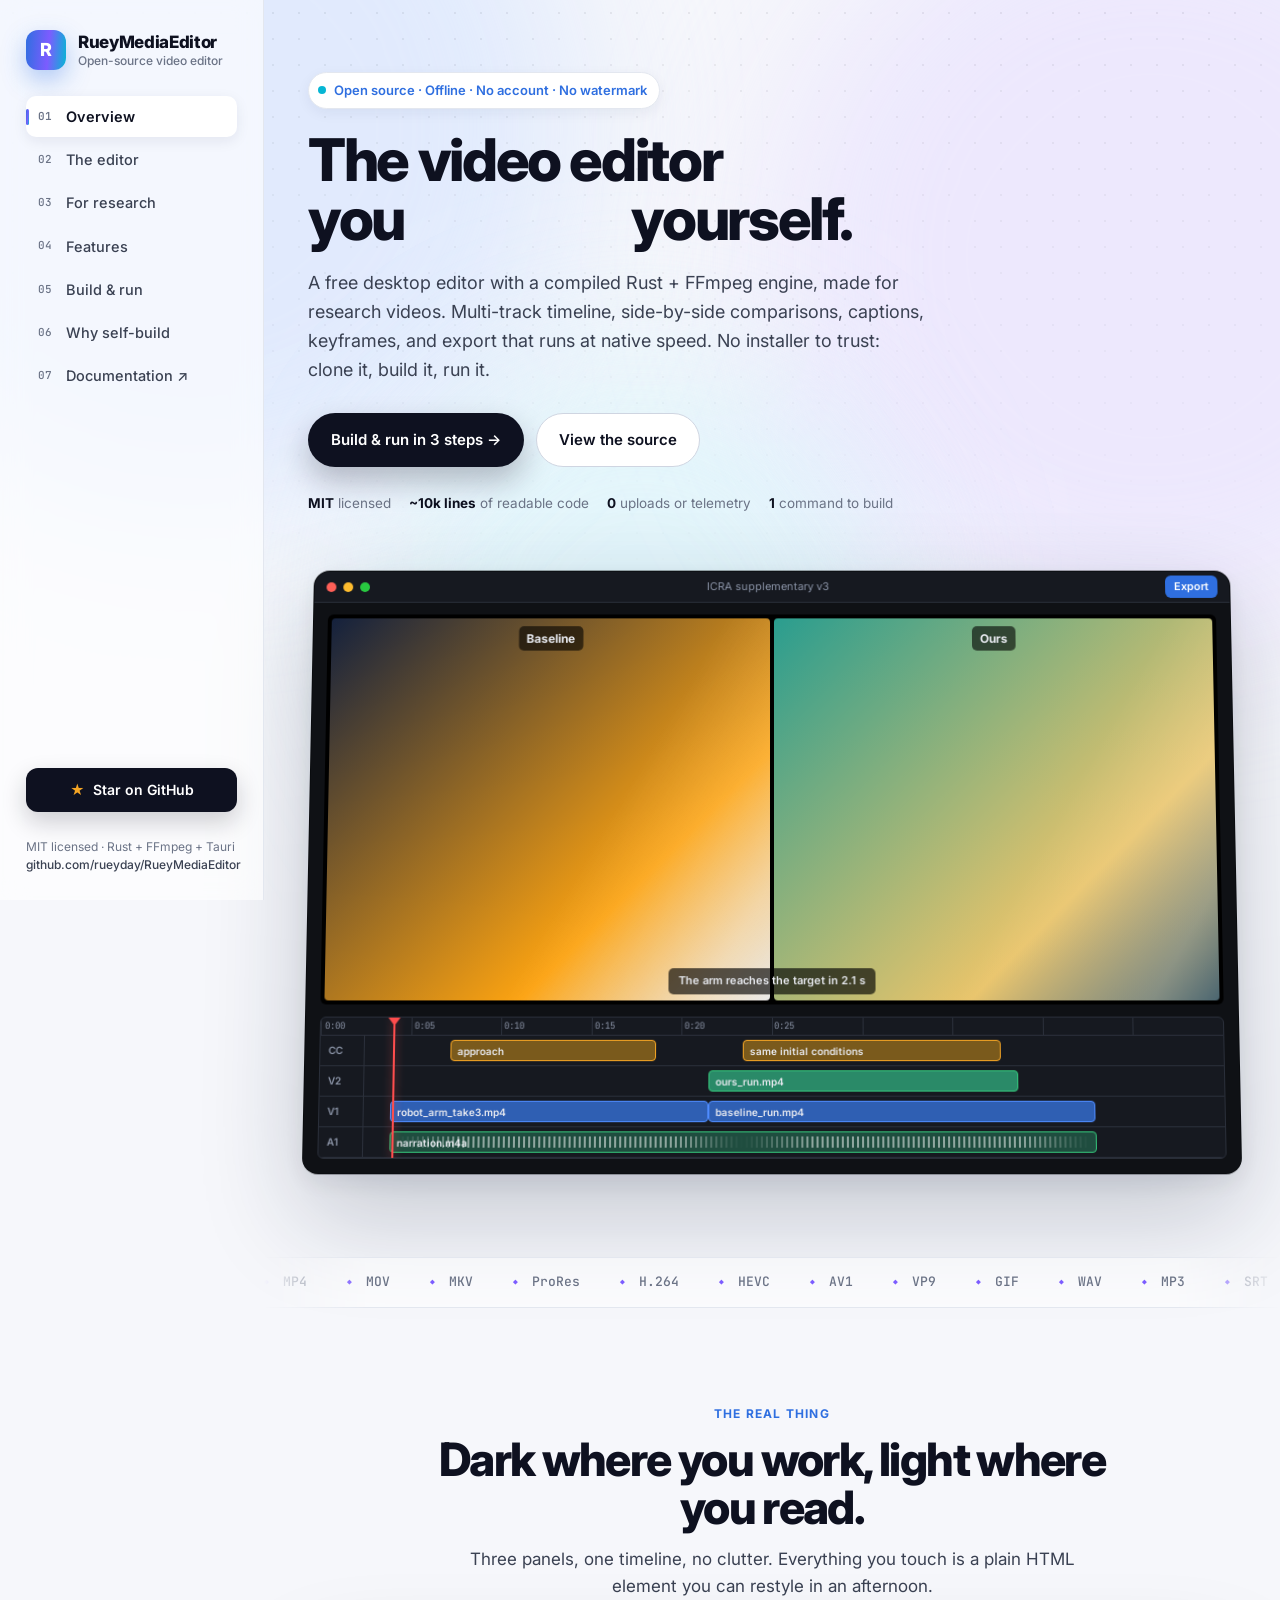
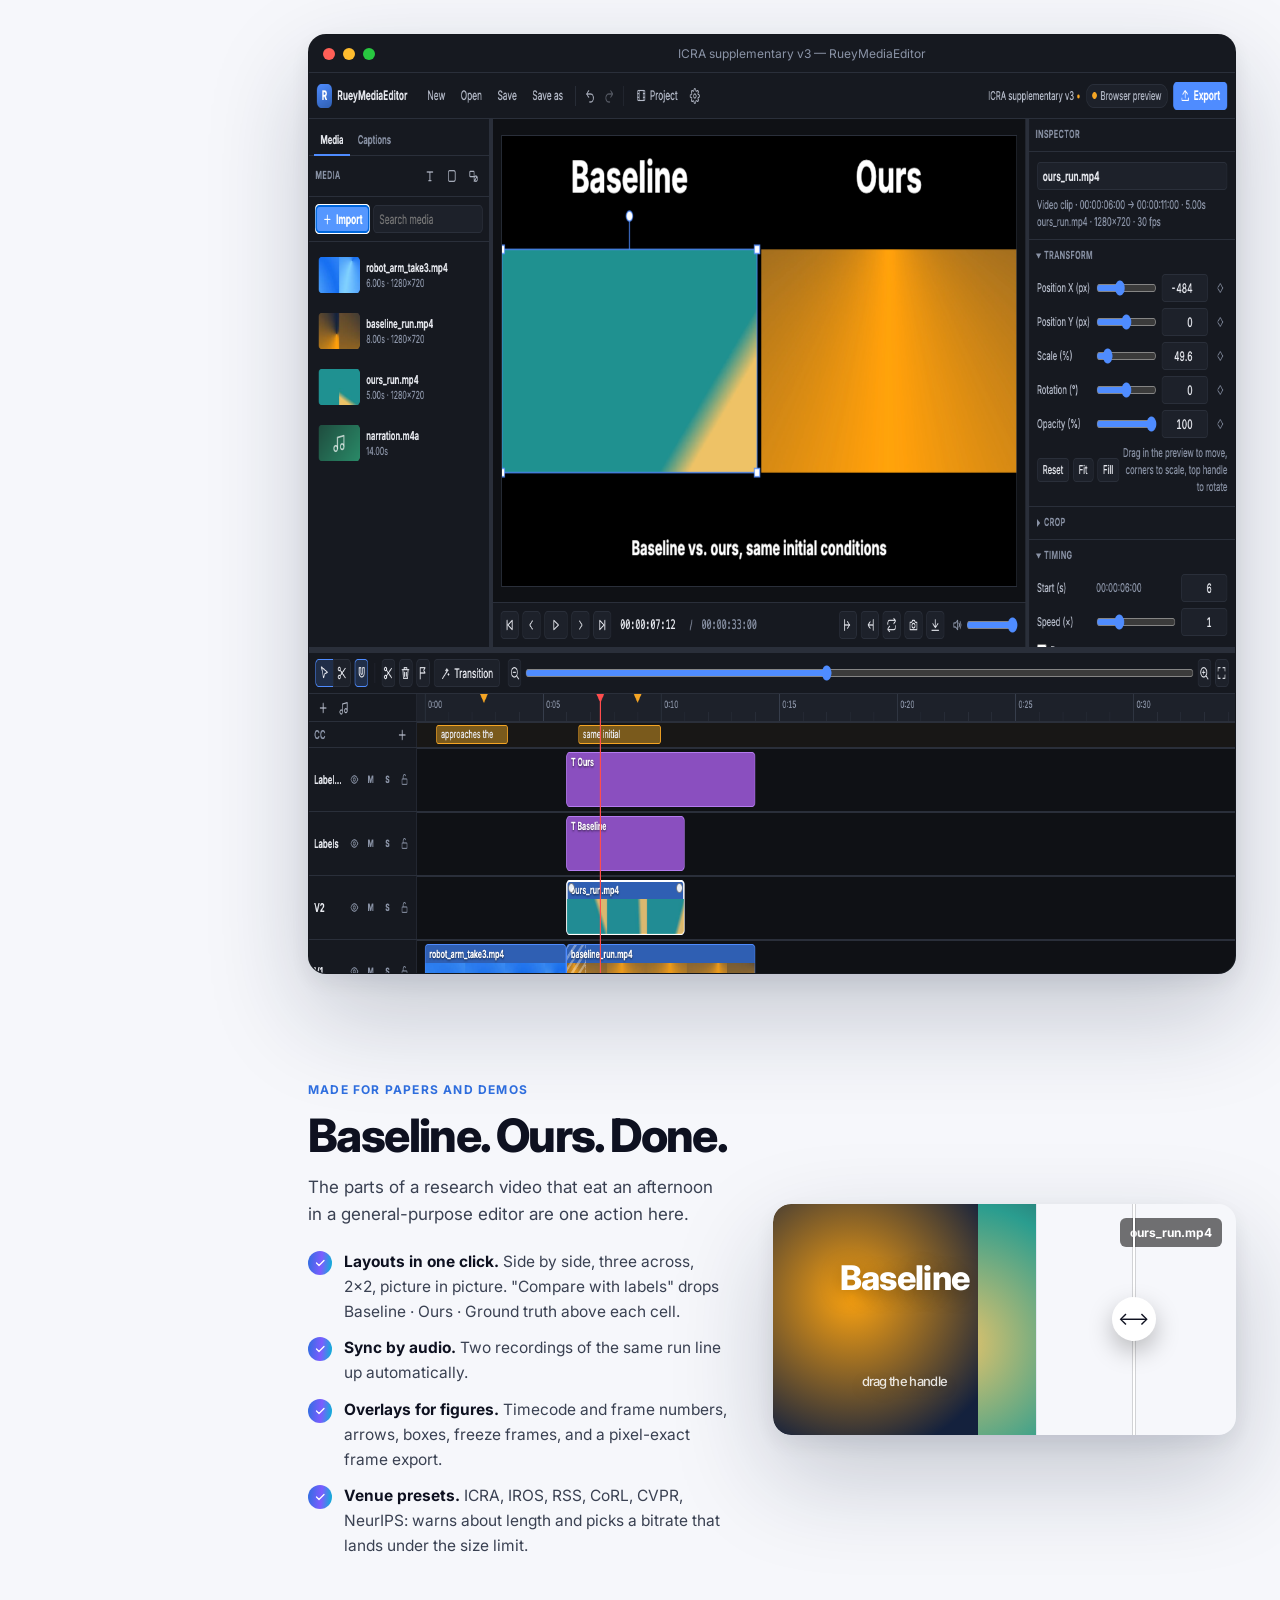
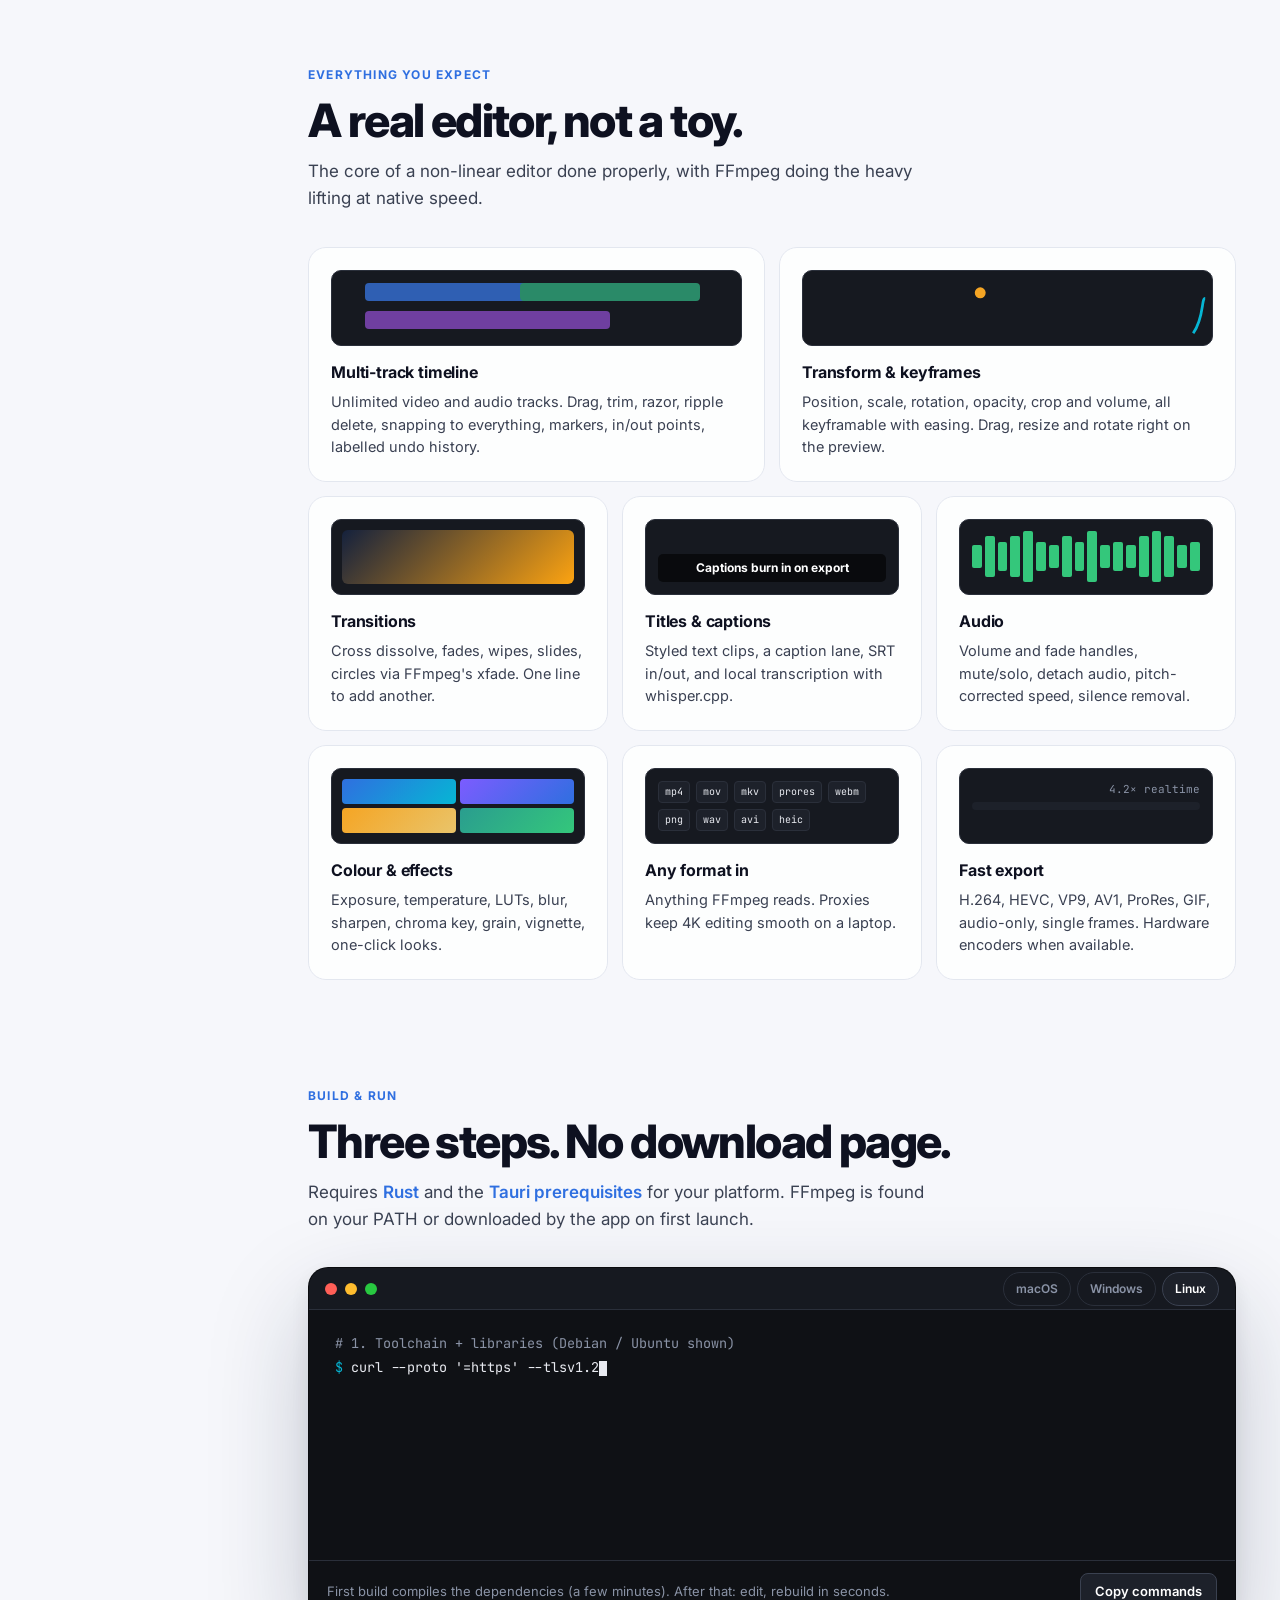
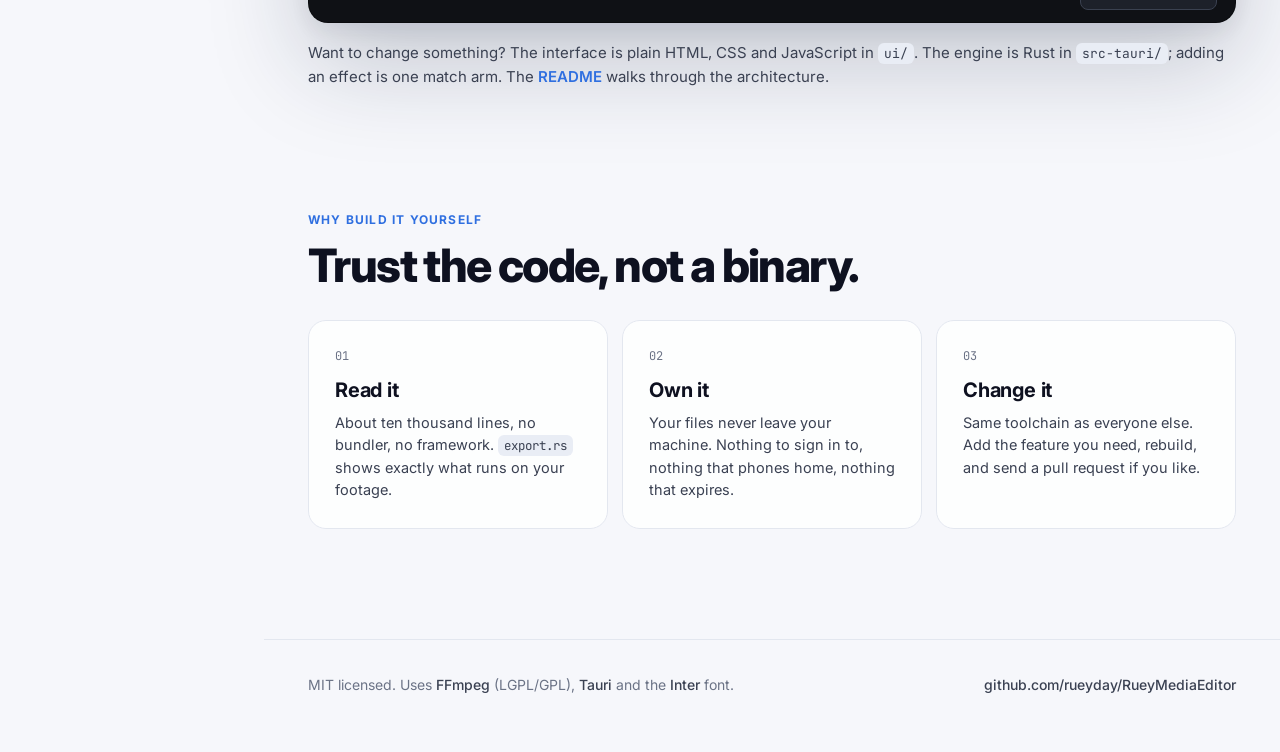
==== index.html @ 216f3b7f "Website: left sidebar layout, serve from repo root GitHub Pages publishes the repository root, where" ====
<!DOCTYPE html>
<html lang="en">
<head>
  <meta charset="utf-8">
  <meta name="viewport" content="width=device-width, initial-scale=1">
  <title>RueyMediaEditor — the video editor you compile yourself</title>
  <meta name="description" content="Free, open-source desktop video editor with a Rust + FFmpeg engine, built for research videos. Side-by-side comparisons, captions, keyframes, fast native export. Clone it, build it, run it.">
  <meta property="og:title" content="RueyMediaEditor">
  <meta property="og:description" content="Free, open-source desktop video editor built for research videos. Clone it, build it, run it.">
  <meta property="og:image" content="docs/screenshot.png">
  <link rel="preconnect" href="https://fonts.googleapis.com">
  <link rel="preconnect" href="https://fonts.gstatic.com" crossorigin>
  <link href="https://fonts.googleapis.com/css2?family=Inter:wght@400;500;600;700;800&family=JetBrains+Mono:wght@400;500&display=swap" rel="stylesheet">
  <link rel="stylesheet" href="docs/style.css">
  <link rel="icon" href="data:image/svg+xml,%3Csvg xmlns='http://www.w3.org/2000/svg' viewBox='0 0 32 32'%3E%3Cdefs%3E%3ClinearGradient id='g' x1='0' y1='0' x2='1' y2='1'%3E%3Cstop offset='0' stop-color='%232f6fe0'/%3E%3Cstop offset='1' stop-color='%237c5cff'/%3E%3C/linearGradient%3E%3C/defs%3E%3Crect width='32' height='32' rx='9' fill='url(%23g)'/%3E%3Ctext x='16' y='22' font-family='Inter,system-ui,sans-serif' font-weight='800' font-size='18' fill='white' text-anchor='middle'%3ER%3C/text%3E%3C/svg%3E">
</head>
<body>
  <div class="bg" aria-hidden="true"><div class="blob b1"></div><div class="blob b2"></div><div class="blob b3"></div><div class="grid"></div></div>

  <aside class="side">
    <a class="brand" href="#top"><span class="mark">R</span><span>RueyMediaEditor<small>Open-source video editor</small></span></a>
    <nav id="sidenav">
      <a href="#top" class="active"><span class="n">01</span>Overview</a>
      <a href="#app"><span class="n">02</span>The editor</a>
      <a href="#research"><span class="n">03</span>For research</a>
      <a href="#features"><span class="n">04</span>Features</a>
      <a href="#build"><span class="n">05</span>Build &amp; run</a>
      <a href="#trust"><span class="n">06</span>Why self-build</a>
      <a href="https://github.com/rueyday/RueyMediaEditor#readme"><span class="n">07</span>Documentation ↗</a>
    </nav>
    <div class="grow"></div>
    <a class="star" href="https://github.com/rueyday/RueyMediaEditor"><span class="s">★</span> Star on GitHub</a>
    <div class="meta">MIT licensed · Rust + FFmpeg + Tauri<br><a href="https://github.com/rueyday/RueyMediaEditor">github.com/rueyday/RueyMediaEditor</a></div>
  </aside>

  <div class="main" id="top">
  <section class="hero">
    <div class="wrap">
      <div class="copy">
        <span class="eyebrow"><span class="pulse"></span> Open source · Offline · No account · No watermark</span>
        <h1>The video editor<br>you <span class="rotator"><span>compile</span><span>read</span><span>own</span></span> yourself.</h1>
        <p class="lede">A free desktop editor with a compiled Rust + FFmpeg engine, made for research videos. Multi-track timeline, side-by-side comparisons, captions, keyframes, and export that runs at native speed. No installer to trust: clone it, build it, run it.</p>
        <div class="cta">
          <a class="btn dark" href="#build"><span>Build &amp; run in 3 steps →</span></a>
          <a class="btn light" href="https://github.com/rueyday/RueyMediaEditor">View the source</a>
        </div>
        <div class="facts">
          <span><b>MIT</b> licensed</span>
          <span><b>~10k lines</b> of readable code</span>
          <span><b>0</b> uploads or telemetry</span>
          <span><b>1</b> command to build</span>
        </div>
      </div>

      <div class="demo" aria-hidden="true">
        <div class="bar"><i></i><i></i><i></i><span>ICRA supplementary v3</span><span class="exp">Export</span></div>
        <div class="preview">
          <div class="pane a"><span class="lbl">Baseline</span></div>
          <div class="pane b"><span class="lbl">Ours</span></div>
          <span class="cap">The arm reaches the target in 2.1 s</span>
        </div>
        <div class="tl">
          <div class="ruler"><span>0:00</span><span>0:05</span><span>0:10</span><span>0:15</span><span>0:20</span><span>0:25</span></div>
          <div class="track"><div class="name">CC</div><div class="lane"><div class="clip c" style="left:10%;width:24%;animation-delay:.9s">approach</div><div class="clip c" style="left:44%;width:30%;animation-delay:1.05s">same initial conditions</div></div></div>
          <div class="track"><div class="name">V2</div><div class="lane"><div class="clip v2" style="left:40%;width:36%;animation-delay:.6s">ours_run.mp4</div><div class="clip t" style="left:40%;width:8%;top:auto;height:0;display:none"></div></div></div>
          <div class="track"><div class="name">V1</div><div class="lane"><div class="clip v" style="left:3%;width:37%;animation-delay:.2s">robot_arm_take3.mp4</div><div class="clip v" style="left:40%;width:45%;animation-delay:.4s">baseline_run.mp4</div></div></div>
          <div class="track"><div class="name">A1</div><div class="lane"><div class="clip a" style="left:3%;width:82%;animation-delay:.75s">narration.m4a</div></div></div>
          <div class="playhead"></div>
        </div>
      </div>
    </div>
  </section>

  <div class="marquee" aria-hidden="true">
    <div class="track">
      <span>MP4</span><span>MOV</span><span>MKV</span><span>ProRes</span><span>H.264</span><span>HEVC</span><span>AV1</span><span>VP9</span><span>GIF</span><span>WAV</span><span>MP3</span><span>SRT</span><span>LUT</span><span>4K</span><span>VideoToolbox</span><span>NVENC</span><span>whisper.cpp</span><span>xfade</span>
      <span>MP4</span><span>MOV</span><span>MKV</span><span>ProRes</span><span>H.264</span><span>HEVC</span><span>AV1</span><span>VP9</span><span>GIF</span><span>WAV</span><span>MP3</span><span>SRT</span><span>LUT</span><span>4K</span><span>VideoToolbox</span><span>NVENC</span><span>whisper.cpp</span><span>xfade</span>
    </div>
  </div>

  <section id="app">
    <div class="wrap">
      <div class="reveal" style="text-align:center;max-width:720px;margin:0 auto 34px">
        <div class="kicker">The real thing</div>
        <h2>Dark where you work, light where you read.</h2>
        <p class="sub" style="margin:0 auto">Three panels, one timeline, no clutter. Everything you touch is a plain HTML element you can restyle in an afternoon.</p>
      </div>
      <div class="shot-wrap reveal">
        <div class="shot" id="shot">
          <div class="window">
            <div class="bar"><i></i><i></i><i></i><span>ICRA supplementary v3 — RueyMediaEditor</span></div>
            <img src="docs/screenshot.png" alt="RueyMediaEditor showing a side-by-side comparison of two experiment videos with labels, captions and a multi-track timeline" width="1440" height="900">
          </div>
        </div>
      </div>
    </div>
  </section>

  <section id="research">
    <div class="wrap split">
      <div class="reveal">
        <div class="kicker">Made for papers and demos</div>
        <h2>Baseline. Ours. Done.</h2>
        <p class="sub" style="margin-bottom:22px">The parts of a research video that eat an afternoon in a general-purpose editor are one action here.</p>
        <ul>
          <li><span class="check"><svg viewBox="0 0 24 24"><path d="M5 12l5 5L20 7"/></svg></span><span><b>Layouts in one click.</b> Side by side, three across, 2×2, picture in picture. "Compare with labels" drops Baseline · Ours · Ground truth above each cell.</span></li>
          <li><span class="check"><svg viewBox="0 0 24 24"><path d="M5 12l5 5L20 7"/></svg></span><span><b>Sync by audio.</b> Two recordings of the same run line up automatically.</span></li>
          <li><span class="check"><svg viewBox="0 0 24 24"><path d="M5 12l5 5L20 7"/></svg></span><span><b>Overlays for figures.</b> Timecode and frame numbers, arrows, boxes, freeze frames, and a pixel-exact frame export.</span></li>
          <li><span class="check"><svg viewBox="0 0 24 24"><path d="M5 12l5 5L20 7"/></svg></span><span><b>Venue presets.</b> ICRA, IROS, RSS, CoRL, CVPR, NeurIPS: warns about length and picks a bitrate that lands under the size limit.</span></li>
        </ul>
      </div>
      <div class="compare reveal" id="compare" aria-label="Drag to compare baseline and ours">
        <div class="side a">Baseline<small>drag the handle</small></div>
        <div class="side b">Ours<small>same initial conditions</small></div>
        <span class="tag l">baseline_run.mp4</span><span class="tag r">ours_run.mp4</span>
        <span class="tc" id="tc">00:00:07.400 · frame 222</span>
        <div class="handle"></div>
      </div>
    </div>
  </section>

  <section id="features">
    <div class="wrap">
      <div class="reveal">
        <div class="kicker">Everything you expect</div>
        <h2>A real editor, not a toy.</h2>
        <p class="sub">The core of a non-linear editor done properly, with FFmpeg doing the heavy lifting at native speed.</p>
      </div>
      <div class="bento reveal">
        <div class="card span-3"><div class="art"><div class="tclip one"></div><div class="tclip two"></div><div class="tclip three"></div></div><h3>Multi-track timeline</h3><p>Unlimited video and audio tracks. Drag, trim, razor, ripple delete, snapping to everything, markers, in/out points, labelled undo history.</p></div>
        <div class="card span-3"><div class="art"><svg class="kf" viewBox="0 0 300 76" preserveAspectRatio="none"><path d="M10 60 C 60 60, 80 16, 130 16 S 200 60, 250 60 S 290 20, 295 20"/><circle cx="10" cy="60" r="4"/><circle cx="130" cy="16" r="4"/><circle cx="250" cy="60" r="4"/></svg></div><h3>Transform &amp; keyframes</h3><p>Position, scale, rotation, opacity, crop and volume, all keyframable with easing. Drag, resize and rotate right on the preview.</p></div>
        <div class="card span-2"><div class="art"><div class="wipe"></div></div><h3>Transitions</h3><p>Cross dissolve, fades, wipes, slides, circles via FFmpeg's xfade. One line to add another.</p></div>
        <div class="card span-2"><div class="art"><div class="cc">Captions burn in on export</div></div><h3>Titles &amp; captions</h3><p>Styled text clips, a caption lane, SRT in/out, and local transcription with whisper.cpp.</p></div>
        <div class="card span-2"><div class="art"><div class="wave"><i></i><i></i><i></i><i></i><i></i><i></i><i></i><i></i><i></i><i></i><i></i><i></i><i></i><i></i><i></i><i></i><i></i><i></i></div></div><h3>Audio</h3><p>Volume and fade handles, mute/solo, detach audio, pitch-corrected speed, silence removal.</p></div>
        <div class="card span-2"><div class="art"><div class="grid4"><i></i><i></i><i></i><i></i></div></div><h3>Colour &amp; effects</h3><p>Exposure, temperature, LUTs, blur, sharpen, chroma key, grain, vignette, one-click looks.</p></div>
        <div class="card span-2"><div class="art"><div class="fmt"><span>mp4</span><span>mov</span><span>mkv</span><span>prores</span><span>webm</span><span>png</span><span>wav</span><span>avi</span><span>heic</span></div></div><h3>Any format in</h3><p>Anything FFmpeg reads. Proxies keep 4K editing smooth on a laptop.</p></div>
        <div class="card span-2"><div class="art"><span class="pct">4.2× realtime</span><div class="prog"></div></div><h3>Fast export</h3><p>H.264, HEVC, VP9, AV1, ProRes, GIF, audio-only, single frames. Hardware encoders when available.</p></div>
      </div>
    </div>
  </section>

  <section id="build">
    <div class="wrap">
      <div class="reveal">
        <div class="kicker">Build &amp; run</div>
        <h2>Three steps. No download page.</h2>
        <p class="sub">Requires <a href="https://rustup.rs">Rust</a> and the <a href="https://tauri.app/start/prerequisites/">Tauri prerequisites</a> for your platform. FFmpeg is found on your PATH or downloaded by the app on first launch.</p>
      </div>
      <div class="terminal reveal">
        <div class="bar"><i></i><i></i><i></i><div class="tabs" role="tablist"><button class="tab active" data-os="mac">macOS</button><button class="tab" data-os="win">Windows</button><button class="tab" data-os="linux">Linux</button></div></div>
        <pre id="term"></pre>
        <div class="foot"><span>First build compiles the dependencies (a few minutes). After that: edit, rebuild in seconds.</span><button id="copy-btn">Copy commands</button></div>
      </div>
      <p class="reqs">Want to change something? The interface is plain HTML, CSS and JavaScript in <code class="inl">ui/</code>. The engine is Rust in <code class="inl">src-tauri/</code>; adding an effect is one match arm. The <a href="https://github.com/rueyday/RueyMediaEditor#readme">README</a> walks through the architecture.</p>
    </div>
  </section>

  <section id="trust">
    <div class="wrap">
      <div class="reveal">
        <div class="kicker">Why build it yourself</div>
        <h2>Trust the code, not a binary.</h2>
      </div>
      <div class="trust reveal">
        <div class="card"><div class="num">01</div><h3>Read it</h3><p>About ten thousand lines, no bundler, no framework. <code class="inl">export.rs</code> shows exactly what runs on your footage.</p></div>
        <div class="card"><div class="num">02</div><h3>Own it</h3><p>Your files never leave your machine. Nothing to sign in to, nothing that phones home, nothing that expires.</p></div>
        <div class="card"><div class="num">03</div><h3>Change it</h3><p>Same toolchain as everyone else. Add the feature you need, rebuild, and send a pull request if you like.</p></div>
      </div>
    </div>
  </section>

  <footer>
    <div class="wrap">
      <span>MIT licensed. Uses <a href="https://ffmpeg.org">FFmpeg</a> (LGPL/GPL), <a href="https://tauri.app">Tauri</a> and the <a href="https://rsms.me/inter/">Inter</a> font.</span>
      <a href="https://github.com/rueyday/RueyMediaEditor">github.com/rueyday/RueyMediaEditor</a>
    </div>
  </footer>
  </div>

  <script>
    // Sidebar: highlight the section in view
    const links = [...document.querySelectorAll('#sidenav a[href^="#"]')];
    const targets = links.map(a => document.querySelector(a.getAttribute('href') === '#top' ? '.hero' : a.getAttribute('href'))).filter(Boolean);
    const navIo = new IntersectionObserver(es => {
      es.forEach(e => { if (e.isIntersecting) { const idx = targets.indexOf(e.target); links.forEach((a, i) => a.classList.toggle('active', i === idx)); } });
    }, { rootMargin: '-40% 0px -55% 0px' });
    targets.forEach(t => navIo.observe(t));

    const reduced = matchMedia('(prefers-reduced-motion: reduce)').matches;

    // Scroll reveals
    const io = new IntersectionObserver(es => es.forEach(e => { if (e.isIntersecting) { e.target.classList.add('in'); io.unobserve(e.target); } }), { threshold: 0.12 });
    document.querySelectorAll('.reveal').forEach(el => io.observe(el));

    // Screenshot tilt
    const shot = document.getElementById('shot');
    const wrap = shot.parentElement;
    if (!reduced) {
      wrap.addEventListener('mousemove', e => { const r = wrap.getBoundingClientRect(); const x = (e.clientX - r.left) / r.width - 0.5, y = (e.clientY - r.top) / r.height - 0.5; shot.style.transform = `rotateY(${x * 6}deg) rotateX(${-y * 5}deg)`; });
      wrap.addEventListener('mouseleave', () => { shot.style.transform = ''; });
    }

    // Spotlight cards
    document.querySelectorAll('.card').forEach(c => c.addEventListener('mousemove', e => { const r = c.getBoundingClientRect(); c.style.setProperty('--mx', `${e.clientX - r.left}px`); c.style.setProperty('--my', `${e.clientY - r.top}px`); }));

    // Compare slider: auto-sways until touched
    const cmp = document.getElementById('compare');
    const tc = document.getElementById('tc');
    let touched = false, t0 = performance.now();
    const setPos = p => { p = Math.max(2, Math.min(98, p)); cmp.style.setProperty('--pos', `${p}%`); const s = 5 + p / 100 * 8; tc.textContent = `00:00:${s.toFixed(3).padStart(6, '0')} · frame ${Math.round(s * 30)}`; };
    const sway = () => { if (!touched && !reduced) { setPos(50 + 28 * Math.sin((performance.now() - t0) / 1600)); requestAnimationFrame(sway); } };
    sway();
    const drag = e => { const r = cmp.getBoundingClientRect(); setPos((e.clientX - r.left) / r.width * 100); };
    cmp.addEventListener('pointerdown', e => { touched = true; cmp.setPointerCapture(e.pointerId); drag(e); cmp.addEventListener('pointermove', drag); });
    cmp.addEventListener('pointerup', () => cmp.removeEventListener('pointermove', drag));

    // Terminal typewriter
    const CMDS = {
      mac: [['# 1. Toolchain'], ['curl --proto \'=https\' --tlsv1.2 -sSf https://sh.rustup.rs | sh'], ['xcode-select --install'], ['cargo install tauri-cli --version "^2"'], [''], ['# 2. Clone'], ['git clone https://github.com/rueyday/RueyMediaEditor.git'], ['cd RueyMediaEditor'], [''], ['# 3. Run  (or: cargo tauri build  →  src-tauri/target/release/bundle/)'], ['cargo tauri dev']],
      win: [['# 1. Toolchain (PowerShell). Also install "Desktop development with C++"'], ['#    from Visual Studio Build Tools, and the WebView2 runtime if missing.'], ['winget install Rustlang.Rustup'], ['cargo install tauri-cli --version "^2"'], [''], ['# 2. Clone'], ['git clone https://github.com/rueyday/RueyMediaEditor.git'], ['cd RueyMediaEditor'], [''], ['# 3. Run  (or: cargo tauri build  →  src-tauri\\target\\release\\bundle\\)'], ['cargo tauri dev']],
      linux: [['# 1. Toolchain + libraries (Debian / Ubuntu shown)'], ['curl --proto \'=https\' --tlsv1.2 -sSf https://sh.rustup.rs | sh'], ['sudo apt install libwebkit2gtk-4.1-dev build-essential curl wget file \\'], ['  libxdo-dev libssl-dev libayatana-appindicator3-dev librsvg2-dev ffmpeg'], ['cargo install tauri-cli --version "^2"'], [''], ['# 2. Clone'], ['git clone https://github.com/rueyday/RueyMediaEditor.git'], ['cd RueyMediaEditor'], [''], ['# 3. Run  (or: cargo tauri build  →  AppImage / .deb)'], ['cargo tauri dev']],
    };
    const term = document.getElementById('term');
    let os = /Windows/.test(navigator.userAgent) ? 'win' : /Linux/.test(navigator.userAgent) && !/Android/.test(navigator.userAgent) ? 'linux' : 'mac';
    let typing = 0;
    const esc = s => s.replace(/[&<>]/g, c => ({ '&': '&amp;', '<': '&lt;', '>': '&gt;' }[c]));
    const lineHtml = l => l.startsWith('#') ? `<span class="c">${esc(l)}</span>` : l.startsWith('  ') || l === '' ? esc(l) : `<span class="p">$</span> ${esc(l)}`;
    async function render(instant) {
      const id = ++typing;
      const lines = CMDS[os].map(x => x[0]);
      if (instant || reduced) { term.innerHTML = lines.map(lineHtml).join('\n') + '\n<span class="p">$</span> <span class="cursor"></span>'; return; }
      let out = '';
      for (const l of lines) {
        if (l.startsWith('#') || l === '') { out += lineHtml(l) + '\n'; term.innerHTML = out + '<span class="cursor"></span>'; await new Promise(r => setTimeout(r, 60)); continue; }
        let cur = '';
        for (const ch of l) { if (id !== typing) return; cur += ch; term.innerHTML = out + lineHtml(cur) + '<span class="cursor"></span>'; await new Promise(r => setTimeout(r, 12)); }
        out += lineHtml(l) + '\n';
      }
      term.innerHTML = out + '<span class="p">$</span> <span class="cursor"></span>';
    }
    const tabs = document.querySelectorAll('.tab');
    const pick = (o, instant) => { os = o; tabs.forEach(t => t.classList.toggle('active', t.dataset.os === o)); render(instant); };
    tabs.forEach(t => t.addEventListener('click', () => pick(t.dataset.os, true)));
    const termIo = new IntersectionObserver(es => { if (es.some(e => e.isIntersecting)) { termIo.disconnect(); pick(os, false); } }, { threshold: 0.3 });
    termIo.observe(term);
    document.getElementById('copy-btn').addEventListener('click', e => {
      const text = CMDS[os].map(x => x[0]).filter(l => l && !l.startsWith('#')).join('\n');
      navigator.clipboard?.writeText(text).then(() => { e.target.textContent = 'Copied ✓'; setTimeout(() => { e.target.textContent = 'Copy commands'; }, 1500); });
    });
  </script>
</body>
</html>
---- docs/style.css ----
:root {
  --bg: #f6f7fb;
  --bg-2: #ffffff;
  --ink: #0e1120;
  --ink-2: #3a4152;
  --muted: #6b7386;
  --line: #e3e7ef;
  --line-2: #cfd5e1;
  --blue: #2f6fe0;
  --violet: #7c5cff;
  --cyan: #06b6d4;
  --amber: #f5a524;
  --grad: linear-gradient(95deg, var(--blue), var(--violet) 55%, var(--cyan));
  --dark: #0f1115;
  --dark-2: #161920;
  --dark-3: #1d212a;
  --dark-line: #2a2f3a;
  --dark-ink: #e8eaf0;
  --dark-muted: #8a93a6;
  --radius: 18px;
  --shadow: 0 40px 100px rgba(20, 30, 60, 0.22), 0 8px 24px rgba(20, 30, 60, 0.08);
  --mono: "JetBrains Mono", ui-monospace, SFMono-Regular, Menlo, Consolas, monospace;
  --side-w: 264px;
}
* { box-sizing: border-box; }
html { scroll-behavior: smooth; }
body { margin: 0; background: var(--bg); color: var(--ink); font: 16px/1.6 "Inter", system-ui, -apple-system, "Segoe UI", Roboto, sans-serif; -webkit-font-smoothing: antialiased; overflow-x: hidden; }
a { color: inherit; text-decoration: none; }
.wrap { max-width: 1120px; margin: 0 auto; padding: 0 28px; }
.grad-text { background: var(--grad); -webkit-background-clip: text; background-clip: text; color: transparent; }

/* ---------- background ---------- */
.bg { position: fixed; inset: 0; z-index: -1; overflow: hidden; pointer-events: none; }
.bg .blob { position: absolute; width: 60vw; height: 60vw; max-width: 900px; max-height: 900px; border-radius: 50%; filter: blur(80px); opacity: 0.55; mix-blend-mode: multiply; animation: drift 26s ease-in-out infinite alternate; }
.bg .b1 { background: #cfe0ff; top: -20vw; left: -15vw; }
.bg .b2 { background: #e5dcff; top: -10vw; right: -20vw; animation-delay: -8s; animation-duration: 32s; }
.bg .b3 { background: #d1f4fb; top: 40vh; left: 30vw; width: 40vw; height: 40vw; animation-delay: -16s; animation-duration: 38s; }
.bg .grid { position: absolute; inset: 0; background-image: radial-gradient(rgba(14, 17, 32, 0.08) 1px, transparent 1px); background-size: 26px 26px; mask-image: linear-gradient(to bottom, rgba(0,0,0,0.9), transparent 70%); -webkit-mask-image: linear-gradient(to bottom, rgba(0,0,0,0.9), transparent 70%); }
@keyframes drift { from { transform: translate(0, 0) scale(1); } to { transform: translate(8vw, 6vh) scale(1.15); } }

/* ---------- layout: fixed left sidebar (lab-site style) ---------- */
.side { position: fixed; left: 0; top: 0; bottom: 0; width: var(--side-w); padding: 30px 26px 26px; border-right: 1px solid var(--line); background: rgba(255, 255, 255, 0.62); backdrop-filter: blur(14px); display: flex; flex-direction: column; gap: 26px; z-index: 10; overflow-y: auto; }
.brand { display: flex; align-items: center; gap: 12px; font-weight: 800; letter-spacing: -0.02em; font-size: 17px; line-height: 1.2; }
.brand small { display: block; font-weight: 500; font-size: 12px; color: var(--muted); letter-spacing: 0; margin-top: 2px; }
.mark { flex: none; width: 40px; height: 40px; border-radius: 12px; background: var(--grad); color: #fff; display: grid; place-items: center; font-weight: 800; font-size: 18px; box-shadow: 0 10px 24px rgba(47, 111, 224, 0.35); }
.side nav { display: flex; flex-direction: column; gap: 2px; }
.side nav a { display: flex; align-items: center; gap: 10px; padding: 9px 12px; border-radius: 10px; color: var(--ink-2); font-weight: 500; font-size: 14.5px; position: relative; transition: background .15s, color .15s; }
.side nav a:hover { background: rgba(14, 17, 32, 0.05); color: var(--ink); }
.side nav a.active { color: var(--ink); background: #fff; box-shadow: 0 4px 14px rgba(20, 30, 60, 0.08); font-weight: 600; }
.side nav a.active::before { content: ""; width: 3px; height: 16px; border-radius: 2px; background: var(--grad); position: absolute; left: 0; }
.side nav a .n { font-family: var(--mono); font-size: 11px; color: var(--muted); width: 18px; }
.side .grow { flex: 1; }
.star { display: inline-flex; align-items: center; justify-content: center; gap: 8px; padding: 11px 16px; border-radius: 12px; background: var(--ink); color: #fff; font-weight: 600; font-size: 14px; box-shadow: 0 10px 24px rgba(14, 17, 32, 0.2); transition: transform .15s ease; }
.star:hover { transform: translateY(-1px); color: #fff; }
.star .s { color: var(--amber); }
.side .meta { color: var(--muted); font-size: 12px; line-height: 1.5; }
.side .meta a { color: var(--ink-2); font-weight: 500; }
.main { margin-left: var(--side-w); min-width: 0; }
.main .wrap { max-width: 1040px; margin: 0 auto; padding: 0 44px; }
.topbar { display: none; }

/* ---------- hero ---------- */
.hero { padding: 72px 0 30px; }
.hero .wrap { display: grid; grid-template-columns: 1fr; gap: 52px; }
.hero .copy { max-width: 780px; }
.hero .demo { max-width: 940px; width: 100%; margin: 0 auto; transform: perspective(1600px) rotateX(4deg); }
.hero .demo:hover { transform: perspective(1600px) rotateX(0); }
.eyebrow { display: inline-flex; align-items: center; gap: 8px; font-size: 13px; font-weight: 600; color: var(--blue); background: #fff; border: 1px solid var(--line); padding: 7px 12px 7px 9px; border-radius: 999px; box-shadow: 0 4px 14px rgba(20, 30, 60, 0.06); }
.eyebrow .pulse { width: 8px; height: 8px; border-radius: 50%; background: var(--cyan); box-shadow: 0 0 0 0 rgba(6, 182, 212, 0.5); animation: pulse 2s infinite; }
@keyframes pulse { 0% { box-shadow: 0 0 0 0 rgba(6, 182, 212, 0.55); } 70% { box-shadow: 0 0 0 10px rgba(6, 182, 212, 0); } 100% { box-shadow: 0 0 0 0 rgba(6, 182, 212, 0); } }
h1 { font-size: clamp(40px, 4.6vw, 66px); line-height: 1.0; letter-spacing: -0.04em; margin: 22px 0 18px; font-weight: 800; }
.rotator { display: inline-grid; vertical-align: top; height: 1.05em; overflow: hidden; }
.rotator span { grid-area: 1 / 1; animation: rotate-words 9s infinite; opacity: 0; transform: translateY(100%); background: var(--grad); -webkit-background-clip: text; background-clip: text; color: transparent; padding-right: 0.06em; }
.rotator span:nth-child(2) { animation-delay: 3s; } .rotator span:nth-child(3) { animation-delay: 6s; }
@keyframes rotate-words { 0% { opacity: 0; transform: translateY(100%); } 6%, 30% { opacity: 1; transform: translateY(0); } 36%, 100% { opacity: 0; transform: translateY(-100%); } }
.lede { font-size: 18px; color: var(--ink-2); max-width: 620px; margin: 0 0 28px; }
.cta { display: flex; gap: 12px; flex-wrap: wrap; align-items: center; }
.btn { display: inline-flex; align-items: center; gap: 8px; padding: 14px 22px; border-radius: 999px; font-weight: 600; font-size: 15px; border: 1px solid transparent; transition: transform .15s ease, box-shadow .15s ease; position: relative; overflow: hidden; }
.btn:hover { transform: translateY(-2px); }
.btn.dark { background: var(--ink); color: #fff; box-shadow: 0 14px 30px rgba(14, 17, 32, 0.25); }
.btn.dark::after { content: ""; position: absolute; inset: 0; background: var(--grad); opacity: 0; transition: opacity .2s; }
.btn.dark:hover::after { opacity: 1; }
.btn.dark span { position: relative; z-index: 1; }
.btn.light { background: #fff; border-color: var(--line-2); color: var(--ink); }
.btn.light:hover { border-color: var(--ink); }
.facts { display: flex; gap: 18px; margin-top: 26px; color: var(--muted); font-size: 13.5px; flex-wrap: wrap; }
.facts b { color: var(--ink); font-weight: 700; }

/* mini editor */
.demo { background: var(--dark); border-radius: 16px; box-shadow: var(--shadow); border: 1px solid rgba(0, 0, 0, 0.3); overflow: hidden; color: var(--dark-ink); font-size: 11px; transform: perspective(1400px) rotateY(-6deg) rotateX(2deg); transition: transform .4s ease; }
.demo:hover { transform: perspective(1400px) rotateY(0) rotateX(0); }
.demo .bar { height: 32px; display: flex; align-items: center; gap: 7px; padding: 0 12px; background: var(--dark-2); border-bottom: 1px solid var(--dark-line); color: var(--dark-muted); }
.demo .bar i { width: 10px; height: 10px; border-radius: 50%; display: inline-block; } .demo .bar i:nth-child(1) { background: #ff5f57; } .demo .bar i:nth-child(2) { background: #febc2e; } .demo .bar i:nth-child(3) { background: #28c840; }
.demo .bar span { margin: 0 auto; }
.demo .bar .exp { margin: 0; background: var(--blue); color: #fff; padding: 3px 9px; border-radius: 6px; font-weight: 600; }
.demo .preview { position: relative; margin: 12px 14px; aspect-ratio: 16 / 7; background: #000; border-radius: 6px; display: grid; grid-template-columns: 1fr 1fr; gap: 4px; padding: 4px; overflow: hidden; }
.demo .pane { position: relative; border-radius: 4px; overflow: hidden; }
.demo .pane.a { background: linear-gradient(135deg, #14213d, #fca311 70%, #e5e5e5); }
.demo .pane.b { background: linear-gradient(135deg, #2a9d8f, #e9c46a 70%, #264653); }
.demo .pane::after { content: ""; position: absolute; inset: 0; background: linear-gradient(120deg, transparent 30%, rgba(255,255,255,0.25) 45%, transparent 60%); background-size: 250% 100%; animation: shimmer 6s linear infinite; }
.demo .pane.b::after { animation-delay: -3s; }
@keyframes shimmer { from { background-position: 120% 0; } to { background-position: -120% 0; } }
.demo .lbl { position: absolute; top: 8px; left: 50%; transform: translateX(-50%); background: rgba(0,0,0,0.6); padding: 3px 8px; border-radius: 5px; font-weight: 700; font-size: 12px; }
.demo .cap { position: absolute; left: 50%; bottom: 10px; transform: translateX(-50%); background: rgba(0,0,0,0.65); padding: 4px 10px; border-radius: 5px; font-weight: 600; white-space: nowrap; animation: capfade 8s infinite; }
@keyframes capfade { 0%, 8% { opacity: 0; } 14%, 60% { opacity: 1; } 66%, 100% { opacity: 0; } }
.demo .tl { position: relative; margin: 0 14px 14px; border: 1px solid var(--dark-line); border-radius: 6px; background: var(--dark-2); overflow: hidden; }
.demo .ruler { height: 18px; border-bottom: 1px solid var(--dark-line); background: repeating-linear-gradient(to right, var(--dark-line) 0 1px, transparent 1px 10%); color: var(--dark-muted); font-family: var(--mono); font-size: 9px; display: flex; align-items: center; padding-left: 4px; gap: calc(10% - 20px); }
.demo .track { display: grid; grid-template-columns: 44px 1fr; height: 30px; border-bottom: 1px solid var(--dark-line); }
.demo .track:last-child { border-bottom: 0; }
.demo .track .name { display: flex; align-items: center; padding-left: 8px; color: var(--dark-muted); font-weight: 600; border-right: 1px solid var(--dark-line); font-size: 10px; }
.demo .track .lane { position: relative; }
.demo .clip { position: absolute; top: 4px; bottom: 4px; border-radius: 4px; padding: 0 6px; display: flex; align-items: center; font-weight: 600; font-size: 10px; white-space: nowrap; overflow: hidden; animation: clipin .7s cubic-bezier(.2,.8,.2,1) both; }
.demo .clip.v { background: #2f5fb3; border: 1px solid #4f8cff; }
.demo .clip.v2 { background: #2a8a68; border: 1px solid #34c77b; }
.demo .clip.t { background: #6f3fa0; border: 1px solid #b57cf0; }
.demo .clip.c { background: #7a5a1c; border: 1px solid var(--amber); }
.demo .clip.a { background: #1f4d3f; border: 1px solid #34c77b; }
.demo .clip.a::before { content: ""; position: absolute; inset: 4px 6px; background: repeating-linear-gradient(to right, rgba(255,255,255,0.5) 0 2px, transparent 2px 5px); mask-image: linear-gradient(to right, transparent, #000 10%, #000 40%, transparent 50%, #000 60%, #000 90%, transparent); -webkit-mask-image: linear-gradient(to right, transparent, #000 10%, #000 40%, transparent 50%, #000 60%, #000 90%, transparent); }
@keyframes clipin { from { opacity: 0; transform: translateY(8px) scaleX(0.6); transform-origin: left; } to { opacity: 1; transform: none; } }
.demo .playhead { position: absolute; top: 0; bottom: 0; width: 2px; background: #ff4d4d; left: 8%; animation: sweep 8s linear infinite; z-index: 2; box-shadow: 0 0 8px rgba(255, 77, 77, 0.6); }
.demo .playhead::before { content: ""; position: absolute; top: 0; left: -5px; border: 6px solid transparent; border-top: 8px solid #ff4d4d; }
@keyframes sweep { from { left: 8%; } to { left: 96%; } }

/* ---------- marquee ---------- */
.marquee { overflow: hidden; border-top: 1px solid var(--line); border-bottom: 1px solid var(--line); background: rgba(255,255,255,0.5); margin-top: 56px; mask-image: linear-gradient(to right, transparent, #000 10%, #000 90%, transparent); -webkit-mask-image: linear-gradient(to right, transparent, #000 10%, #000 90%, transparent); }
.marquee .track { display: flex; gap: 40px; padding: 14px 0; width: max-content; animation: marquee 40s linear infinite; font-family: var(--mono); font-size: 13px; color: var(--muted); font-weight: 500; }
.marquee .track span::before { content: "◆"; color: var(--violet); margin-right: 14px; font-size: 8px; vertical-align: middle; }
@keyframes marquee { to { transform: translateX(-50%); } }

/* ---------- sections ---------- */
section { padding: 96px 0 10px; }
.kicker { color: var(--blue); font-weight: 700; font-size: 12px; letter-spacing: 0.1em; text-transform: uppercase; margin-bottom: 12px; }
h2 { font-size: clamp(30px, 4vw, 46px); letter-spacing: -0.035em; line-height: 1.05; margin: 0 0 14px; font-weight: 800; }
.sub { color: var(--ink-2); font-size: 17px; max-width: 620px; margin: 0 0 34px; }
.reveal { opacity: 0; transform: translateY(22px); transition: opacity .7s ease, transform .7s cubic-bezier(.2,.8,.2,1); }
.reveal.in { opacity: 1; transform: none; }

/* screenshot */
.shot-wrap { perspective: 1600px; }
.shot { transform-style: preserve-3d; transition: transform .25s ease; }
.window { background: var(--dark-3); border-radius: 18px; box-shadow: var(--shadow); overflow: hidden; border: 1px solid rgba(0, 0, 0, 0.3); }
.window .bar { height: 38px; display: flex; align-items: center; gap: 8px; padding: 0 14px; background: var(--dark-2); border-bottom: 1px solid var(--dark-line); }
.window .bar i { width: 12px; height: 12px; border-radius: 50%; display: inline-block; }
.window .bar i:nth-child(1) { background: #ff5f57; } .window .bar i:nth-child(2) { background: #febc2e; } .window .bar i:nth-child(3) { background: #28c840; }
.window .bar span { margin: 0 auto; color: var(--dark-muted); font-size: 12px; }
.window img { display: block; width: 100%; }

/* compare slider */
.compare { position: relative; aspect-ratio: 16 / 8; border-radius: var(--radius); overflow: hidden; box-shadow: var(--shadow); cursor: ew-resize; user-select: none; touch-action: none; --pos: 50%; }
.compare .side { position: absolute; inset: 0; display: grid; place-items: center; font-weight: 800; font-size: clamp(22px, 3vw, 34px); color: #fff; letter-spacing: -0.02em; text-shadow: 0 4px 20px rgba(0,0,0,0.35); }
.compare .side.a { background: radial-gradient(circle at 30% 40%, #fca311, #14213d 70%); }
.compare .side.b { background: radial-gradient(circle at 70% 60%, #e9c46a, #2a9d8f 60%, #264653); clip-path: inset(0 0 0 var(--pos)); }
.compare .side small { display: block; font-weight: 500; font-size: 13px; opacity: 0.85; text-align: center; margin-top: 4px; }
.compare .handle { position: absolute; top: 0; bottom: 0; left: var(--pos); width: 2px; background: #fff; transform: translateX(-1px); box-shadow: 0 0 0 1px rgba(0,0,0,0.15); }
.compare .handle::after { content: "⟷"; position: absolute; top: 50%; left: 50%; transform: translate(-50%, -50%); width: 44px; height: 44px; border-radius: 50%; background: #fff; color: var(--ink); display: grid; place-items: center; font-size: 18px; box-shadow: 0 10px 24px rgba(0,0,0,0.25); }
.compare .tag { position: absolute; top: 14px; padding: 5px 10px; border-radius: 6px; background: rgba(0,0,0,0.55); color: #fff; font-size: 12px; font-weight: 700; }
.compare .tag.l { left: 14px; } .compare .tag.r { right: 14px; }
.compare .tc { position: absolute; left: 14px; bottom: 12px; font-family: var(--mono); font-size: 12px; color: #fff; background: rgba(0,0,0,0.55); padding: 4px 8px; border-radius: 5px; }
.split { display: grid; grid-template-columns: 1fr 1.1fr; gap: 44px; align-items: center; }
.split ul { list-style: none; padding: 0; margin: 0; display: grid; gap: 12px; }
.split li { display: flex; gap: 12px; align-items: flex-start; color: var(--ink-2); font-size: 15.5px; }
.split li b { color: var(--ink); }
.check { flex: none; width: 24px; height: 24px; border-radius: 50%; background: var(--grad); color: #fff; display: grid; place-items: center; margin-top: 1px; }
.check svg { width: 12px; height: 12px; fill: none; stroke: currentColor; stroke-width: 2.6; stroke-linecap: round; stroke-linejoin: round; }

/* bento */
.bento { display: grid; grid-template-columns: repeat(6, 1fr); gap: 14px; }
.card { position: relative; background: rgba(255,255,255,0.8); border: 1px solid var(--line); border-radius: var(--radius); padding: 22px; overflow: hidden; transition: transform .2s ease, box-shadow .2s ease; }
.card::before { content: ""; position: absolute; inset: 0; background: radial-gradient(360px circle at var(--mx, -100px) var(--my, -100px), rgba(124, 92, 255, 0.14), transparent 60%); opacity: 0; transition: opacity .25s; pointer-events: none; }
.card:hover { transform: translateY(-3px); box-shadow: 0 20px 44px rgba(20, 30, 60, 0.1); }
.card:hover::before { opacity: 1; }
.card h3 { margin: 0 0 6px; font-size: 16px; letter-spacing: -0.01em; position: relative; }
.card p { margin: 0; color: var(--ink-2); font-size: 14.5px; line-height: 1.55; position: relative; }
.card .art { height: 76px; margin-bottom: 14px; border-radius: 10px; background: var(--dark-2); position: relative; overflow: hidden; border: 1px solid var(--dark-line); }
.span-2 { grid-column: span 2; } .span-3 { grid-column: span 3; } .span-4 { grid-column: span 4; }
/* card arts */
.art .tclip { position: absolute; top: 12px; height: 18px; border-radius: 4px; }
.art .tclip.one { left: 8%; width: 40%; background: #2f5fb3; }
.art .tclip.two { left: 46%; width: 44%; background: #2a8a68; animation: nudge 3s ease-in-out infinite; }
@keyframes nudge { 0%, 100% { transform: translateX(0); } 50% { transform: translateX(-14px); } }
.art .tclip.three { top: 40px; left: 8%; width: 60%; background: #6f3fa0; }
.art .kf { position: absolute; inset: 0; }
.art .kf path { fill: none; stroke: var(--cyan); stroke-width: 2; stroke-dasharray: 300; stroke-dashoffset: 300; animation: draw 3s ease-out infinite; }
.art .kf circle { fill: var(--amber); }
@keyframes draw { to { stroke-dashoffset: 0; } }
.art .wave { position: absolute; inset: 0; display: flex; align-items: center; gap: 3px; padding: 0 12px; }
.art .wave i { flex: 1; height: 30%; background: #34c77b; border-radius: 2px; animation: bounce 1.2s ease-in-out infinite; transform-origin: center; }
.art .wave i:nth-child(2n) { animation-delay: -.3s; height: 55%; } .art .wave i:nth-child(3n) { animation-delay: -.6s; height: 40%; } .art .wave i:nth-child(5n) { animation-delay: -.9s; height: 70%; }
@keyframes bounce { 0%, 100% { transform: scaleY(0.5); } 50% { transform: scaleY(1.1); } }
.art .wipe { position: absolute; inset: 10px; border-radius: 6px; background: linear-gradient(135deg, #14213d, #fca311); }
.art .wipe::after { content: ""; position: absolute; inset: 0; background: linear-gradient(135deg, #2a9d8f, #e9c46a); clip-path: inset(0 100% 0 0); animation: wipeanim 3s ease-in-out infinite; }
@keyframes wipeanim { 0%, 15% { clip-path: inset(0 100% 0 0); } 50%, 65% { clip-path: inset(0 0 0 0); } 100% { clip-path: inset(0 100% 0 0); } }
.art .prog { position: absolute; left: 12px; right: 12px; top: 50%; height: 8px; margin-top: -4px; border-radius: 4px; background: var(--dark-3); overflow: hidden; }
.art .prog::after { content: ""; position: absolute; inset: 0; width: 0; background: var(--grad); animation: fill 3.5s ease-in-out infinite; }
@keyframes fill { 0% { width: 0; } 75%, 100% { width: 100%; } }
.art .pct { position: absolute; right: 12px; top: 12px; font-family: var(--mono); font-size: 11px; color: var(--dark-muted); }
.art .fmt { position: absolute; inset: 0; display: flex; flex-wrap: wrap; gap: 6px; padding: 12px; align-content: center; }
.art .fmt span { font-family: var(--mono); font-size: 10px; color: var(--dark-ink); background: var(--dark-3); border: 1px solid var(--dark-line); padding: 2px 6px; border-radius: 4px; }
.art .cc { position: absolute; left: 12px; right: 12px; bottom: 12px; text-align: center; color: #fff; font-weight: 700; font-size: 12px; background: rgba(0,0,0,0.6); padding: 4px; border-radius: 5px; animation: capfade 4s infinite; }
.art .grid4 { position: absolute; inset: 10px; display: grid; grid-template-columns: 1fr 1fr; gap: 4px; }
.art .grid4 i { border-radius: 4px; background: linear-gradient(135deg, #2f6fe0, #06b6d4); animation: pop 3s ease-in-out infinite; }
.art .grid4 i:nth-child(2) { background: linear-gradient(135deg, #7c5cff, #2f6fe0); animation-delay: .2s; } .art .grid4 i:nth-child(3) { background: linear-gradient(135deg, #f5a524, #e9c46a); animation-delay: .4s; } .art .grid4 i:nth-child(4) { background: linear-gradient(135deg, #2a9d8f, #34c77b); animation-delay: .6s; }
@keyframes pop { 0%, 100% { transform: scale(1); } 50% { transform: scale(0.92); } }

/* terminal */
.terminal { background: var(--dark); color: var(--dark-ink); border-radius: 20px; box-shadow: var(--shadow); overflow: hidden; border: 1px solid rgba(0,0,0,0.35); }
.terminal .bar { height: 42px; display: flex; align-items: center; gap: 8px; padding: 0 16px; background: var(--dark-2); border-bottom: 1px solid var(--dark-line); }
.terminal .bar i { width: 12px; height: 12px; border-radius: 50%; display: inline-block; } .terminal .bar i:nth-child(1) { background: #ff5f57; } .terminal .bar i:nth-child(2) { background: #febc2e; } .terminal .bar i:nth-child(3) { background: #28c840; }
.terminal .tabs { margin-left: auto; display: flex; gap: 6px; }
.tab { font: inherit; font-weight: 600; font-size: 12px; padding: 6px 12px; border-radius: 999px; border: 1px solid var(--dark-line); background: transparent; color: var(--dark-muted); cursor: pointer; }
.tab.active { background: var(--dark-3); color: #fff; border-color: #3a4150; }
.terminal pre { margin: 0; padding: 22px 26px; min-height: 250px; font: 13.5px/1.75 var(--mono); overflow-x: auto; }
.terminal .c { color: var(--dark-muted); }
.terminal .p { color: var(--cyan); }
.terminal .cursor { display: inline-block; width: 8px; height: 1.1em; background: var(--dark-ink); vertical-align: text-bottom; animation: blink 1s steps(2) infinite; }
@keyframes blink { to { visibility: hidden; } }
.terminal .foot { display: flex; align-items: center; justify-content: space-between; gap: 10px; padding: 12px 18px; border-top: 1px solid var(--dark-line); color: var(--dark-muted); font-size: 13px; flex-wrap: wrap; }
.terminal .foot button { font: inherit; font-weight: 600; font-size: 13px; color: #fff; background: var(--dark-3); border: 1px solid #3a4150; border-radius: 8px; padding: 7px 14px; cursor: pointer; }
.terminal .foot button:hover { background: #343a47; }
.reqs { color: var(--ink-2); font-size: 15px; margin-top: 18px; }
.reqs a, .sub a { color: var(--blue); font-weight: 600; }
code.inl { font-family: var(--mono); font-size: 0.86em; background: #e9edf5; padding: 2px 6px; border-radius: 6px; }

/* trust */
.trust { display: grid; grid-template-columns: repeat(3, 1fr); gap: 14px; margin-top: 30px; }
.trust .card { padding: 26px; }
.trust .num { font-family: var(--mono); font-size: 12px; color: var(--muted); margin-bottom: 8px; }
.trust h3 { font-size: 20px; }

footer { margin-top: 100px; border-top: 1px solid var(--line); padding: 34px 0 56px; color: var(--muted); font-size: 14px; }
footer .wrap { display: flex; justify-content: space-between; gap: 20px; flex-wrap: wrap; }
footer a { color: var(--ink-2); font-weight: 500; }

@media (max-width: 900px) {
  .side { position: static; width: auto; border-right: 0; border-bottom: 1px solid var(--line); flex-direction: row; flex-wrap: wrap; align-items: center; gap: 12px; padding: 14px 20px; }
  .side nav { flex-direction: row; flex-wrap: wrap; gap: 4px; }
  .side nav a { padding: 6px 10px; }
  .side nav a .n, .side .meta, .brand small { display: none; }
  .side .grow { display: none; }
  .main { margin-left: 0; }
  .main .wrap { padding: 0 22px; }
  .hero .wrap { grid-template-columns: 1fr; }
  .demo { transform: none; }
  .split { grid-template-columns: 1fr; }
  .bento { grid-template-columns: 1fr 1fr; }
  .span-2, .span-3, .span-4 { grid-column: span 2; }
  .trust { grid-template-columns: 1fr; }
    section { padding: 64px 0 10px; }
}
@media (prefers-reduced-motion: reduce) {
  *, *::before, *::after { animation: none !important; transition: none !important; }
  .reveal { opacity: 1; transform: none; }
}
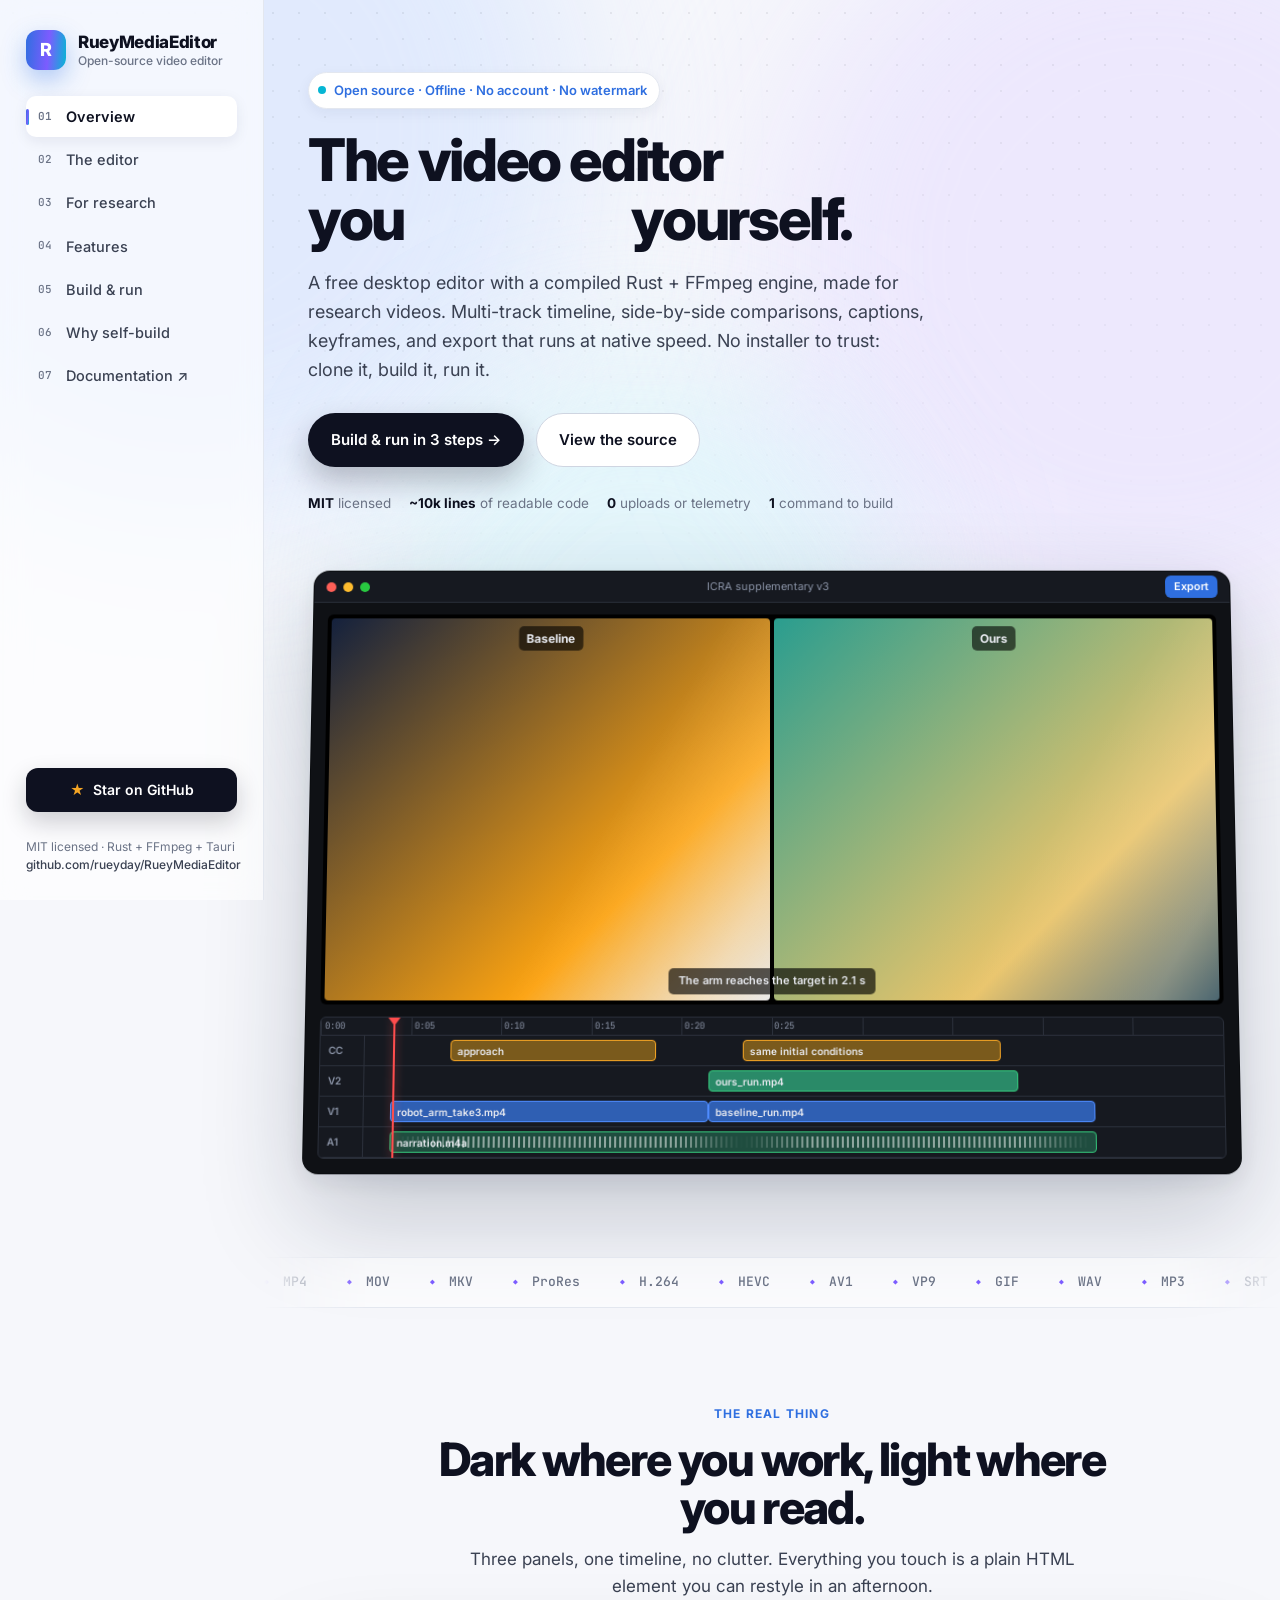
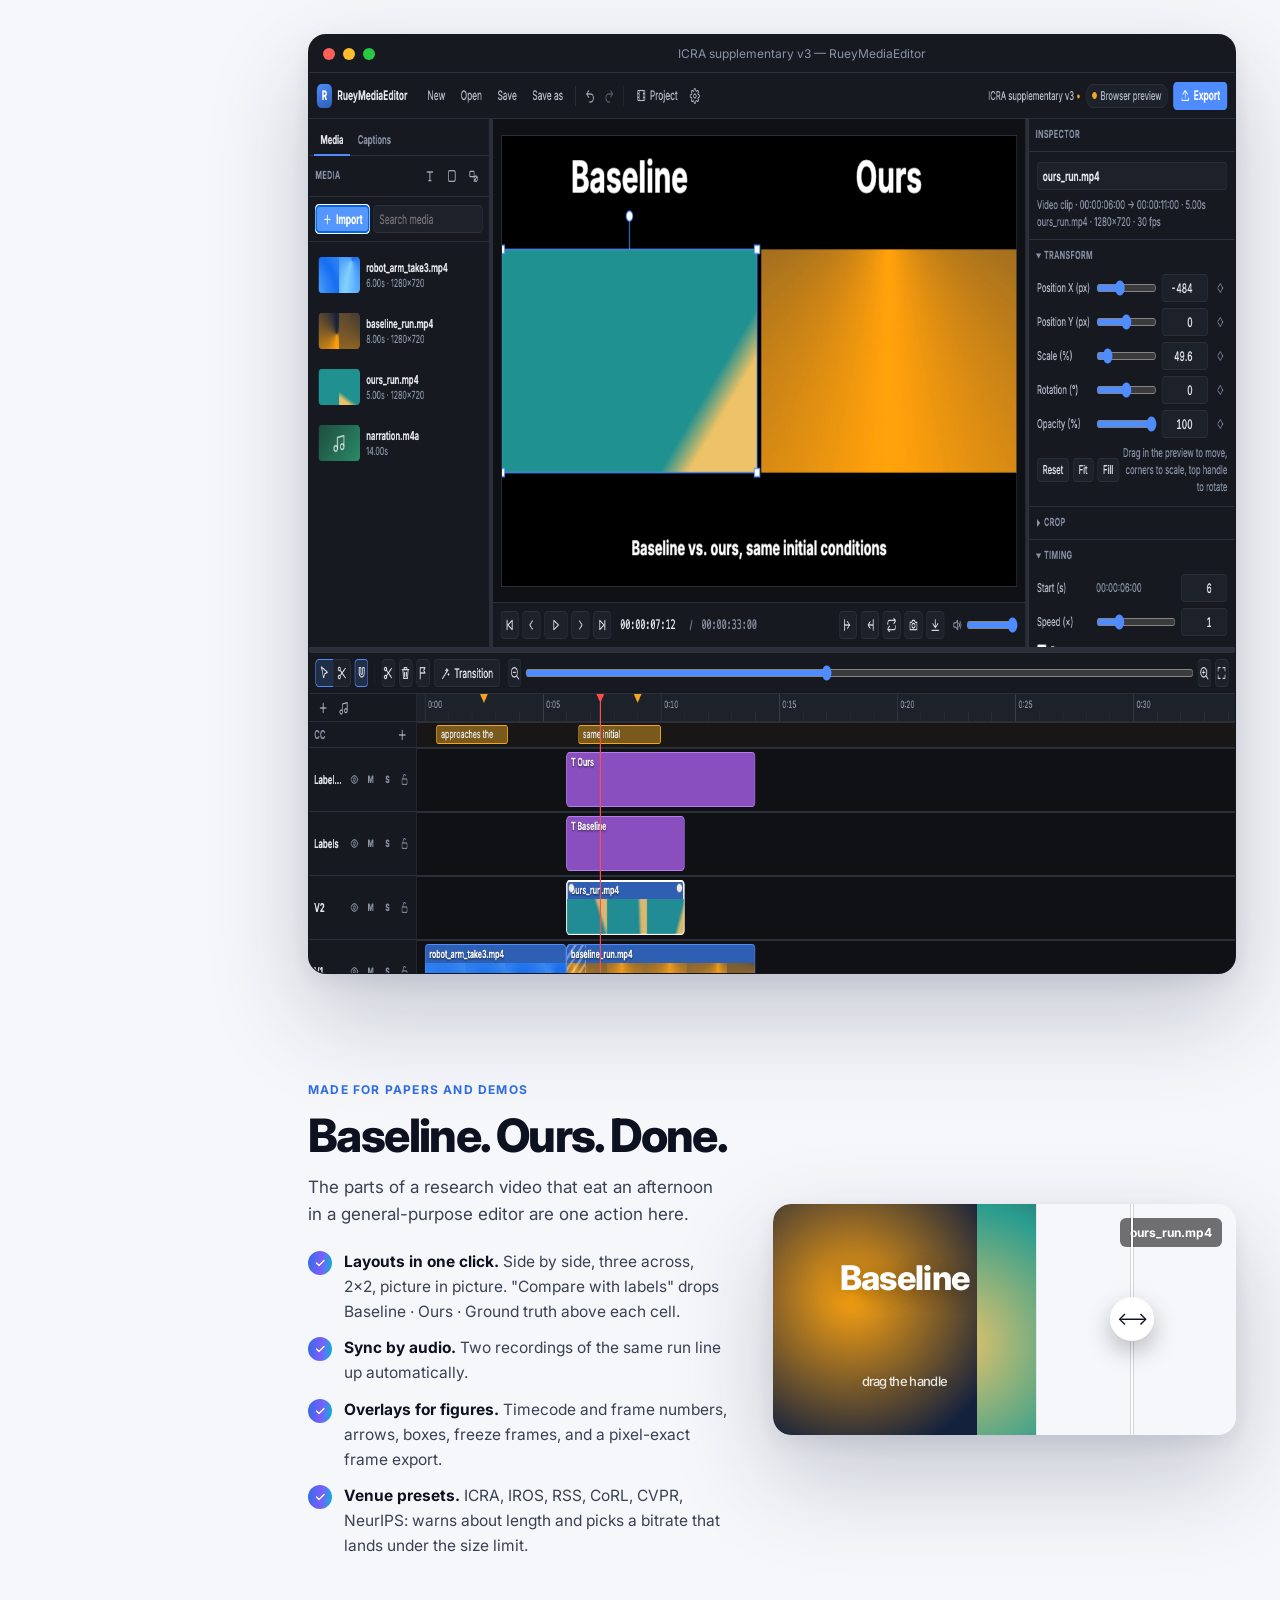
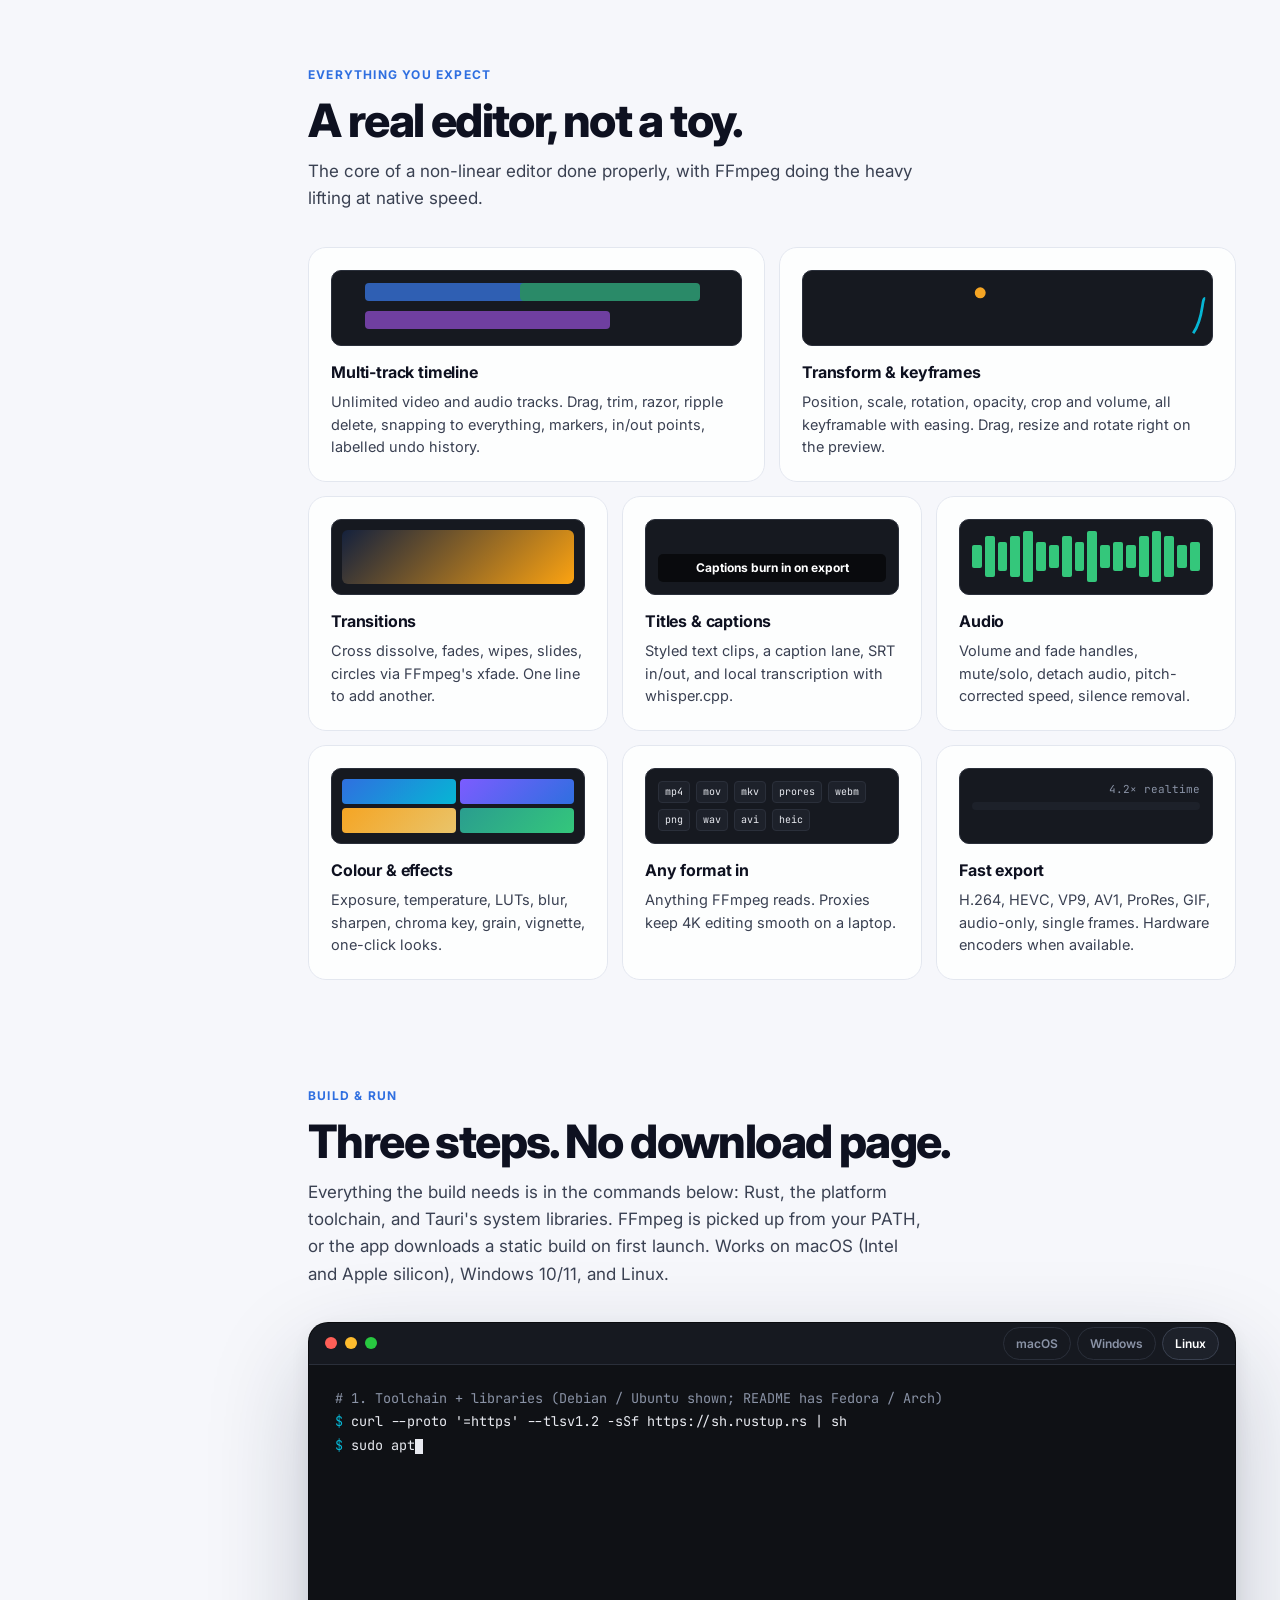
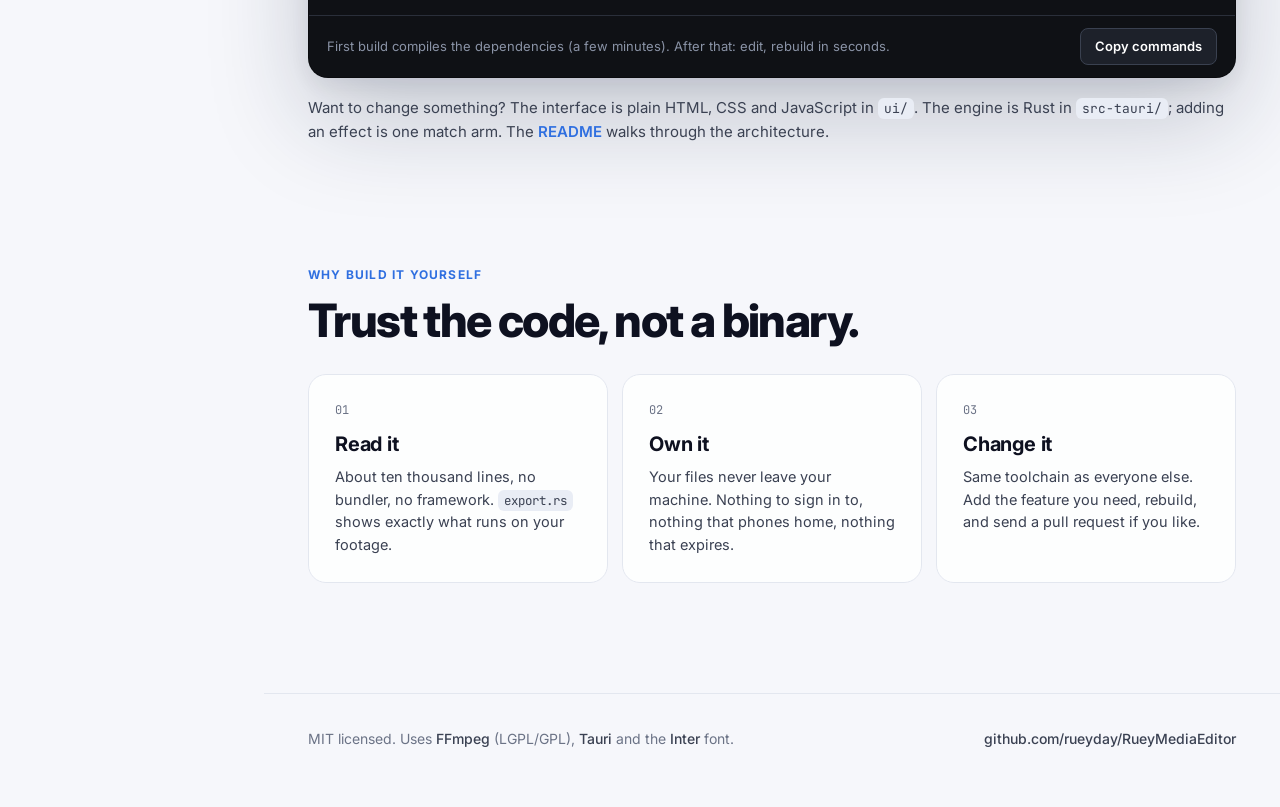
==== commit 091e4187: "Cross-platform hardening and cleanup Linux: proxies are VP8/Opus WebM so previews play on WebKitGTK " ====
--- a/index.html
+++ b/index.html
@@ -144,7 +144,7 @@
       <div class="reveal">
         <div class="kicker">Build &amp; run</div>
         <h2>Three steps. No download page.</h2>
-        <p class="sub">Requires <a href="https://rustup.rs">Rust</a> and the <a href="https://tauri.app/start/prerequisites/">Tauri prerequisites</a> for your platform. FFmpeg is found on your PATH or downloaded by the app on first launch.</p>
+        <p class="sub">Everything the build needs is in the commands below: Rust, the platform toolchain, and Tauri's system libraries. FFmpeg is picked up from your PATH, or the app downloads a static build on first launch. Works on macOS (Intel and Apple silicon), Windows 10/11, and Linux.</p>
       </div>
       <div class="terminal reveal">
         <div class="bar"><i></i><i></i><i></i><div class="tabs" role="tablist"><button class="tab active" data-os="mac">macOS</button><button class="tab" data-os="win">Windows</button><button class="tab" data-os="linux">Linux</button></div></div>
@@ -216,9 +216,9 @@
 
     // Terminal typewriter
     const CMDS = {
-      mac: [['# 1. Toolchain'], ['curl --proto \'=https\' --tlsv1.2 -sSf https://sh.rustup.rs | sh'], ['xcode-select --install'], ['cargo install tauri-cli --version "^2"'], [''], ['# 2. Clone'], ['git clone https://github.com/rueyday/RueyMediaEditor.git'], ['cd RueyMediaEditor'], [''], ['# 3. Run  (or: cargo tauri build  →  src-tauri/target/release/bundle/)'], ['cargo tauri dev']],
-      win: [['# 1. Toolchain (PowerShell). Also install "Desktop development with C++"'], ['#    from Visual Studio Build Tools, and the WebView2 runtime if missing.'], ['winget install Rustlang.Rustup'], ['cargo install tauri-cli --version "^2"'], [''], ['# 2. Clone'], ['git clone https://github.com/rueyday/RueyMediaEditor.git'], ['cd RueyMediaEditor'], [''], ['# 3. Run  (or: cargo tauri build  →  src-tauri\\target\\release\\bundle\\)'], ['cargo tauri dev']],
-      linux: [['# 1. Toolchain + libraries (Debian / Ubuntu shown)'], ['curl --proto \'=https\' --tlsv1.2 -sSf https://sh.rustup.rs | sh'], ['sudo apt install libwebkit2gtk-4.1-dev build-essential curl wget file \\'], ['  libxdo-dev libssl-dev libayatana-appindicator3-dev librsvg2-dev ffmpeg'], ['cargo install tauri-cli --version "^2"'], [''], ['# 2. Clone'], ['git clone https://github.com/rueyday/RueyMediaEditor.git'], ['cd RueyMediaEditor'], [''], ['# 3. Run  (or: cargo tauri build  →  AppImage / .deb)'], ['cargo tauri dev']],
+      mac: [['# 1. Toolchain'], ['xcode-select --install'], ["curl --proto '=https' --tlsv1.2 -sSf https://sh.rustup.rs | sh"], ['cargo install tauri-cli --version "^2"'], [''], ['# 2. Clone'], ['git clone https://github.com/rueyday/RueyMediaEditor.git'], ['cd RueyMediaEditor'], [''], ['# 3. Run  (or: cargo tauri build  →  .app / .dmg in src-tauri/target/release/bundle/)'], ['cargo tauri dev']],
+      win: [['# 1. Toolchain (PowerShell). Rust needs the C++ build tools; WebView2 ships with Windows 10/11.'], ['winget install Rustlang.Rustup Git.Git Microsoft.VisualStudio.2022.BuildTools --override "--wait --passive --add Microsoft.VisualStudio.Workload.VCTools --includeRecommended"'], ['cargo install tauri-cli --version "^2"'], [''], ['# 2. Clone'], ['git clone https://github.com/rueyday/RueyMediaEditor.git'], ['cd RueyMediaEditor'], [''], ['# 3. Run  (or: cargo tauri build  →  src-tauri\\target\\release\\bundle\\ for an installer)'], ['cargo tauri dev']],
+      linux: [['# 1. Toolchain + libraries (Debian / Ubuntu shown; README has Fedora / Arch)'], ["curl --proto '=https' --tlsv1.2 -sSf https://sh.rustup.rs | sh"], ['sudo apt install build-essential curl wget file git pkg-config libssl-dev \\'], ['  libwebkit2gtk-4.1-dev libgtk-3-dev libxdo-dev librsvg2-dev \\'], ['  gstreamer1.0-plugins-good gstreamer1.0-plugins-bad gstreamer1.0-libav ffmpeg'], ['cargo install tauri-cli --version "^2"'], [''], ['# 2. Clone'], ['git clone https://github.com/rueyday/RueyMediaEditor.git'], ['cd RueyMediaEditor'], [''], ['# 3. Run  (or: cargo tauri build  →  AppImage / .deb / .rpm)'], ['cargo tauri dev']],
     };
     const term = document.getElementById('term');
     let os = /Windows/.test(navigator.userAgent) ? 'win' : /Linux/.test(navigator.userAgent) && !/Android/.test(navigator.userAgent) ? 'linux' : 'mac';
